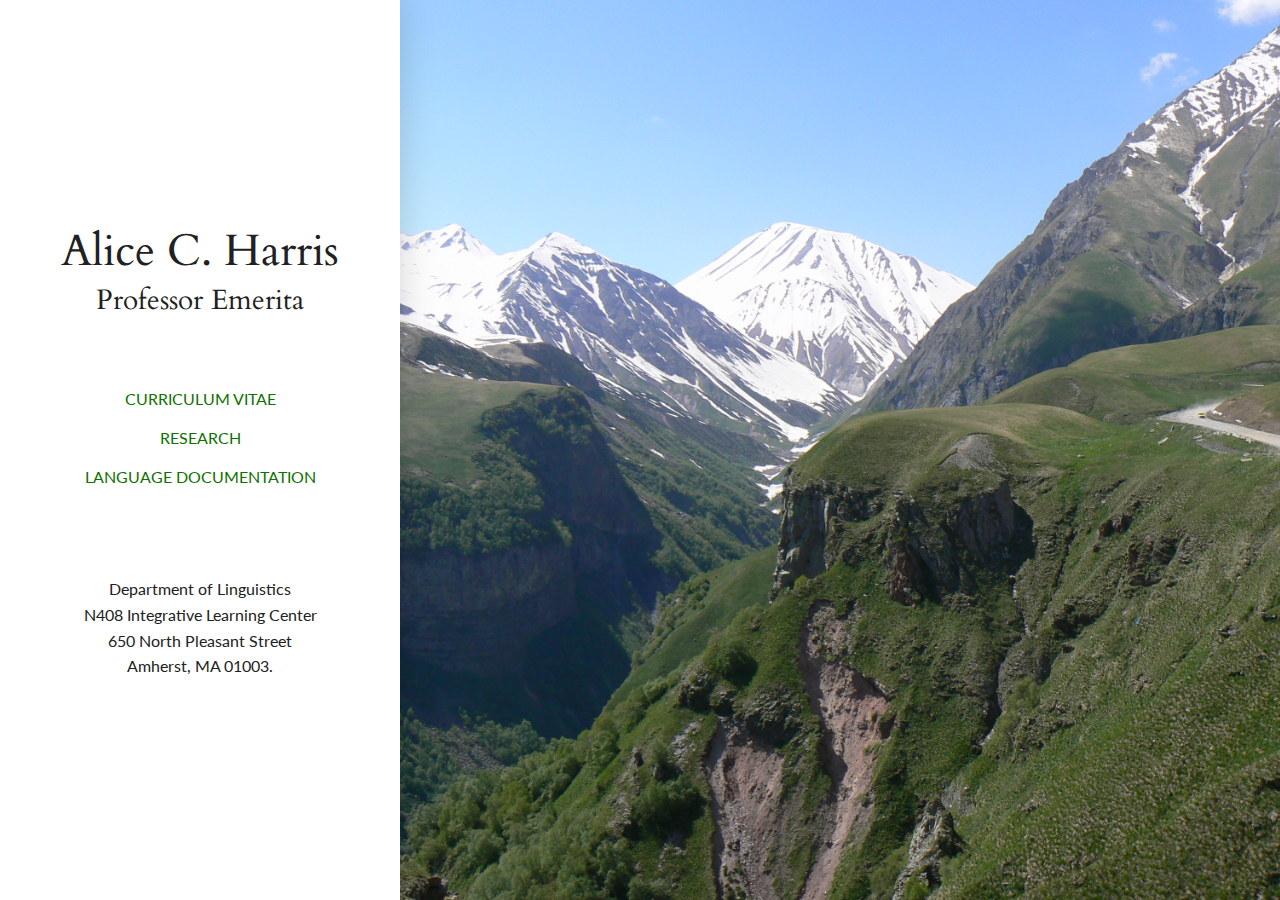
==== index.html @ 26f5aa65 "Updated border of a" ====
<!DOCTYPE html>
<html lang="en">

<head>
    <meta charset="UTF-8">
    <meta name="viewport" content="width=device-width, initial-scale=1.0">
    <meta http-equiv="X-UA-Compatible" content="ie=edge">
    <title>Alice C. Harris</title>
    <link rel="stylesheet" href="./style.css">
    <link rel="stylesheet" href="https://yarnpkg.com/en/package/normalize.css">
    <link rel="preconnect" href="https://fonts.googleapis.com">
    <link rel="preconnect" href="https://fonts.gstatic.com" crossorigin>
    <link href="https://fonts.googleapis.com/css2?family=Cardo&family=Lato:wght@400;700&display=swap" rel="stylesheet">
    <link rel="icon" href="./favicon.ico" type="image/x-icon">
</head>

<body>
    <main>
        <header>
            <span class="header-name serif">Alice C. Harris</span>
            <span class="header-title serif">Professor Emerita</span>
            <nav>
                <span><a href="assets/Alice-CV.pdf" target="_blank">Curriculum Vitae</a></span>
                <span><a href="#">Research</a></span>
                <span><a href="#">Language Documentation</a></span>
            </nav>
            <div class="address">
                <span>Department of Linguistics</span>
                <span>N408 Integrative Learning Center</span>
                <span>650 North Pleasant Street</span>
                <span>Amherst, MA 01003.</span>
            </div>
        </header>
        <section class="image">
            <!-- <h1>Alice C. Harris</h1> -->
            <img src="assets/caucus.jpeg" alt="Caucus" class="caucus">
        </section>
    </main>

    <script src="index.js"></script>
</body>

</html>
---- style.css ----
:root {
    --brand: #107000;
    --text: #212121;
}

body {
    margin: 0;
    font-family: 'Lato', sans-serif;
    color: var(--text);
}

.serif {
    font-family: 'Cardo', serif;
}

main {
    display: flex;
    align-items: stretch;
}

header {
    flex: 0 0 400px;
    display: flex;
    flex-direction: column;
    align-items: center;
    justify-content: center;
    box-shadow: 5px 0px 30px #00000020;
    z-index: 10;
}

header .header-name {
    font-size: 44px;
}

header .header-title {
    font-size: 28px;
    margin-bottom: 70px;
}

header nav {
    margin-bottom: 70px;
}

header nav span {
    display: block;
    text-align: center;
    margin-bottom: 20px;
}

header nav a {
    color: var(--brand);
    text-transform: uppercase;
    text-decoration: none;
    transition: 500ms ease-in-out;
    border-bottom: 1px solid transparent;
    padding-bottom: 5px;
}

header nav a:hover {
    border-color: var(--brand);
}

header .address span {
    display: block;
    text-align: center;
    line-height: 1.6;
}

.image {
    flex-grow: 1;
    height: 100vh;
}

.caucus {
    width: 100%;
    height: 100vh;
    object-fit: cover;
    vertical-align: middle;
}
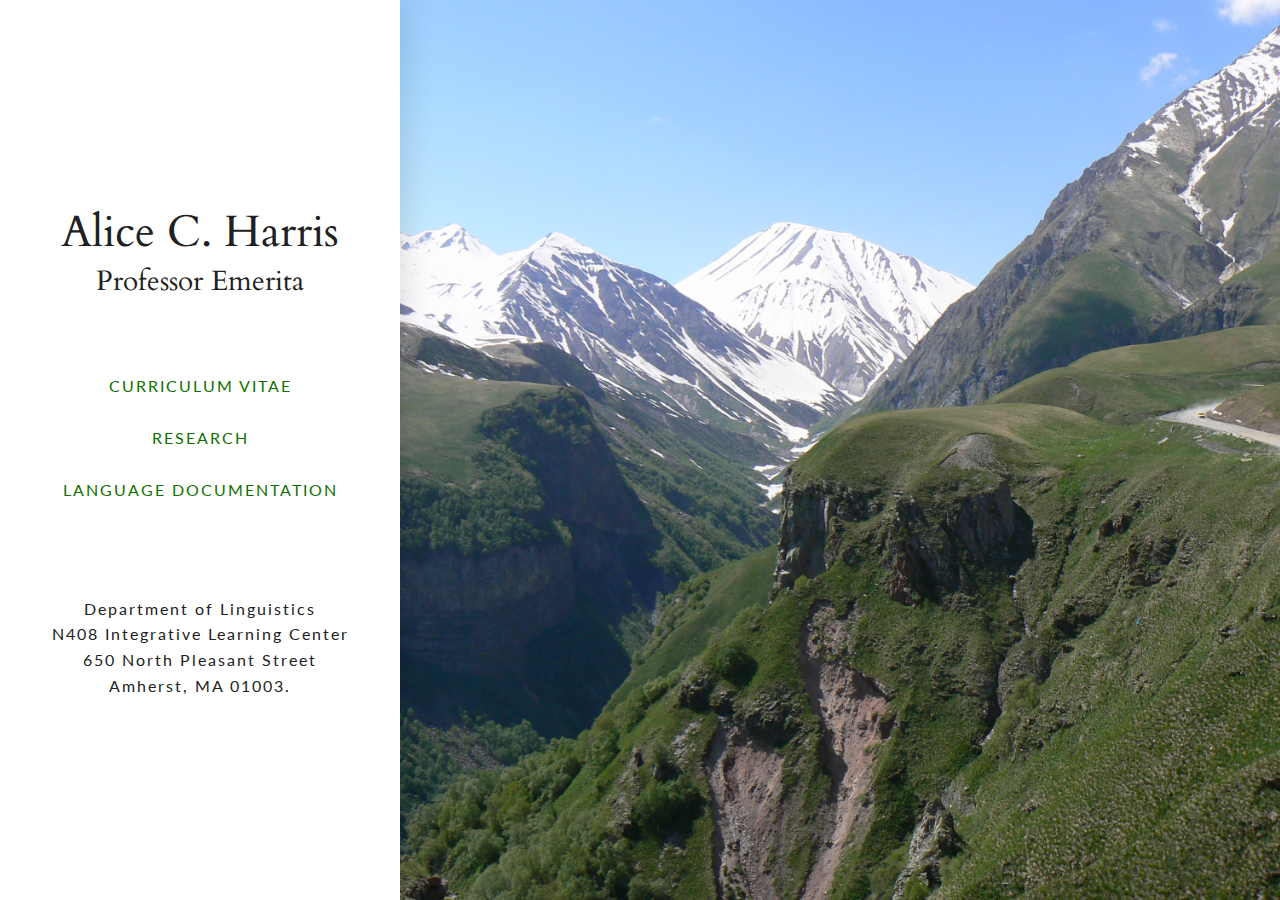
==== commit 1306f76b: "Added research page" ====
--- a/index.html
+++ b/index.html
@@ -17,11 +17,11 @@
 <body>
     <main>
         <header>
-            <span class="header-name serif">Alice C. Harris</span>
+            <span class="header-name serif"><a href="/">Alice C. Harris</a></span>
             <span class="header-title serif">Professor Emerita</span>
             <nav>
                 <span><a href="assets/Alice-CV.pdf" target="_blank">Curriculum Vitae</a></span>
-                <span><a href="#">Research</a></span>
+                <span><a href="/research/">Research</a></span>
                 <span><a href="#">Language Documentation</a></span>
             </nav>
             <div class="address">
@@ -31,9 +31,8 @@
                 <span>Amherst, MA 01003.</span>
             </div>
         </header>
-        <section class="image">
-            <!-- <h1>Alice C. Harris</h1> -->
-            <img src="assets/caucus.jpeg" alt="Caucus" class="caucus">
+        <section>
+            <img src="assets/caucus.jpeg" alt="Caucus">
         </section>
     </main>
 
--- a/style.css
+++ b/style.css
@@ -32,6 +32,11 @@
     font-size: 44px;
 }
 
+header .header-name a {
+    text-decoration: none;
+    color: var(--text);
+}
+
 header .header-title {
     font-size: 28px;
     margin-bottom: 70px;
@@ -39,6 +44,7 @@
 
 header nav {
     margin-bottom: 70px;
+    width: 90%;
 }
 
 header nav span {
@@ -49,9 +55,11 @@
 
 header nav a {
     color: var(--brand);
+    letter-spacing: 2px;
+    line-height: 2;
     text-transform: uppercase;
     text-decoration: none;
-    transition: 500ms ease-in-out;
+    transition: 200ms ease-in-out;
     border-bottom: 1px solid transparent;
     padding-bottom: 5px;
 }
@@ -64,16 +72,30 @@
     display: block;
     text-align: center;
     line-height: 1.6;
+    letter-spacing: 2px;
 }
 
-.image {
+section {
     flex-grow: 1;
     height: 100vh;
+    position: relative;
+    text-align: center;
 }
 
-.caucus {
+section > img {
     width: 100%;
     height: 100vh;
     object-fit: cover;
     vertical-align: middle;
+}
+
+section > span {
+    position: absolute;
+    bottom: 30px;
+    transform: translate(-50%, 0%);
+    left: 50%;
+    text-align: center;
+    color: white;
+    line-height: 1.6;
+    letter-spacing: 2px;
 }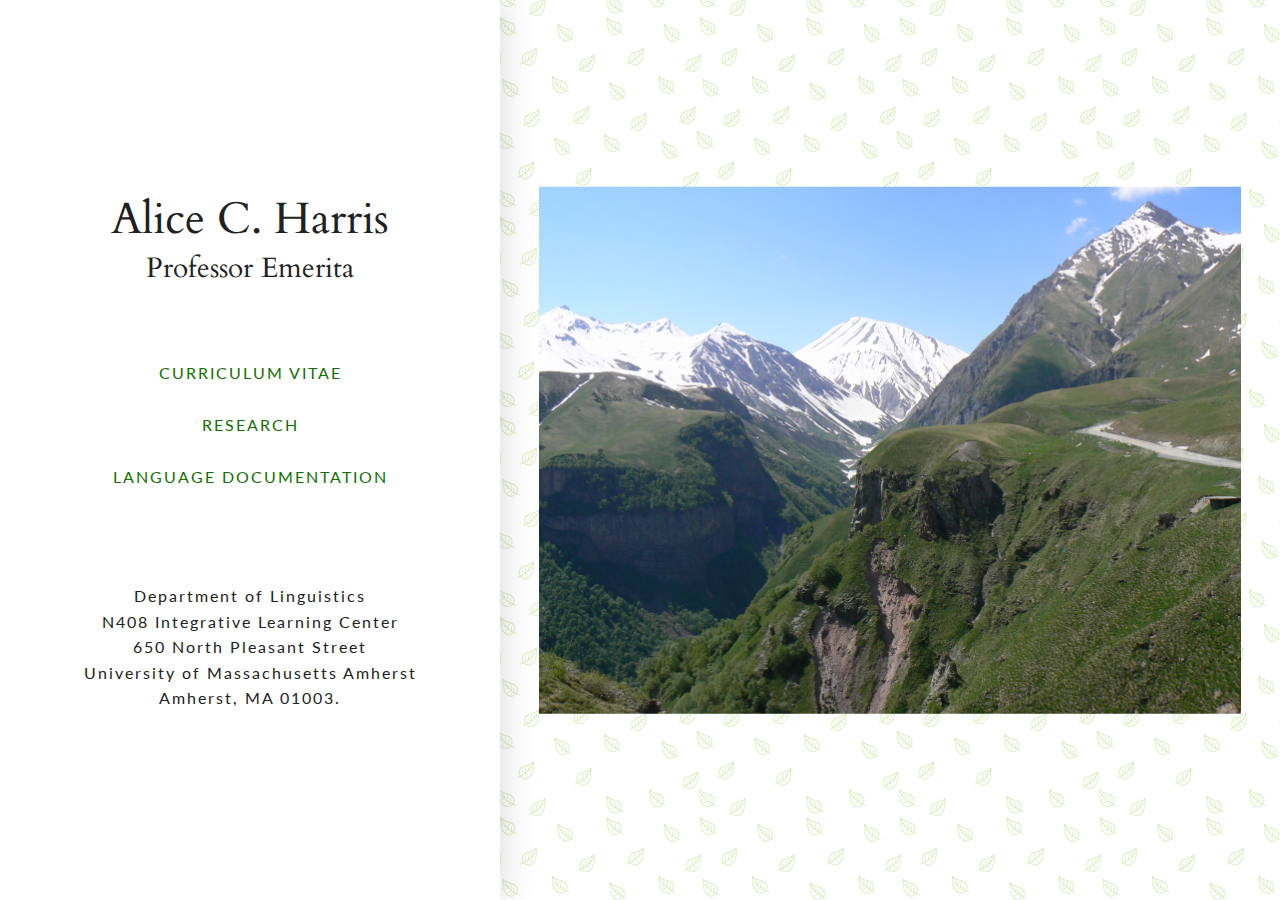
==== commit 1cb31369: "Background for images" ====
--- a/index.html
+++ b/index.html
@@ -21,13 +21,14 @@
             <span class="header-title serif">Professor Emerita</span>
             <nav>
                 <span><a href="assets/Alice-CV.pdf" target="_blank">Curriculum Vitae</a></span>
-                <span><a href="/research/">Research</a></span>
-                <span><a href="#">Language Documentation</a></span>
+                <span><a href="research/">Research</a></span>
+                <span><a href="language-documentation/">Language Documentation</a></span>
             </nav>
             <div class="address">
                 <span>Department of Linguistics</span>
                 <span>N408 Integrative Learning Center</span>
                 <span>650 North Pleasant Street</span>
+                <span>University of Massachusetts Amherst</span>
                 <span>Amherst, MA 01003.</span>
             </div>
         </header>
--- a/style.css
+++ b/style.css
@@ -1,6 +1,8 @@
 :root {
     --brand: #107000;
     --text: #212121;
+    --caption: #ffffff;
+    --caption-bg: rgb(0, 0, 0, 0.5);
 }
 
 body {
@@ -19,7 +21,7 @@
 }
 
 header {
-    flex: 0 0 400px;
+    flex: 0 0 500px;
     display: flex;
     flex-direction: column;
     align-items: center;
@@ -80,13 +82,19 @@
     height: 100vh;
     position: relative;
     text-align: center;
+    background-image: url('./assets/leaves.webp');
+    background-repeat: repeat;
 }
 
 section > img {
-    width: 100%;
-    height: 100vh;
-    object-fit: cover;
+    width: 90%;
+    max-height: 90%;
+    object-fit: contain;
     vertical-align: middle;
+    position: absolute;
+    top: 50%;
+    left: 50%;
+    transform: translate(-50%, -50%);
 }
 
 section > span {
@@ -95,7 +103,9 @@
     transform: translate(-50%, 0%);
     left: 50%;
     text-align: center;
-    color: white;
+    color: var(--caption);
     line-height: 1.6;
     letter-spacing: 2px;
+    padding: 5px;
+    background-color: var(--caption-bg);
 }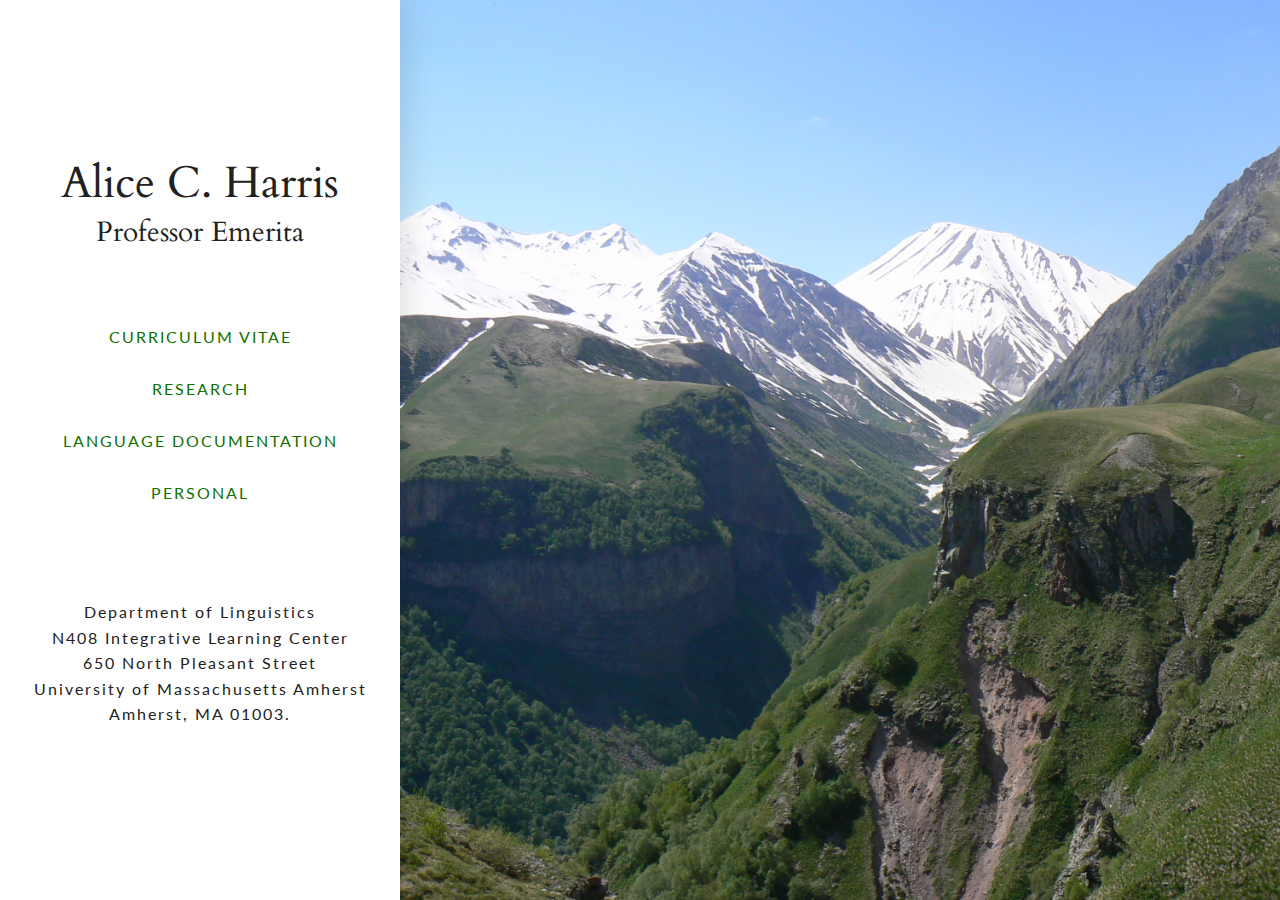
==== commit a84fdc5b: "Refactor" ====
--- a/index.html
+++ b/index.html
@@ -7,7 +7,6 @@
     <meta http-equiv="X-UA-Compatible" content="ie=edge">
     <title>Alice C. Harris</title>
     <link rel="stylesheet" href="./style.css">
-    <link rel="stylesheet" href="https://yarnpkg.com/en/package/normalize.css">
     <link rel="preconnect" href="https://fonts.googleapis.com">
     <link rel="preconnect" href="https://fonts.gstatic.com" crossorigin>
     <link href="https://fonts.googleapis.com/css2?family=Cardo&family=Lato:wght@400;700&display=swap" rel="stylesheet">
@@ -15,29 +14,30 @@
 </head>
 
 <body>
-    <main>
-        <header>
-            <span class="header-name serif"><a href="/">Alice C. Harris</a></span>
-            <span class="header-title serif">Professor Emerita</span>
-            <nav>
-                <span><a href="assets/Alice-CV.pdf" target="_blank">Curriculum Vitae</a></span>
-                <span><a href="research/">Research</a></span>
-                <span><a href="language-documentation/">Language Documentation</a></span>
-            </nav>
-            <div class="address">
-                <span>Department of Linguistics</span>
-                <span>N408 Integrative Learning Center</span>
-                <span>650 North Pleasant Street</span>
-                <span>University of Massachusetts Amherst</span>
-                <span>Amherst, MA 01003.</span>
-            </div>
-        </header>
-        <section>
-            <img src="assets/caucus.jpeg" alt="Caucus">
-        </section>
-    </main>
+<main>
+    <header>
+        <span class="header-name serif"><a href="/">Alice C. Harris</a></span>
+        <span class="header-title serif">Professor Emerita</span>
+        <nav>
+            <span><a href="Alice-CV.pdf" target="_blank">Curriculum Vitae</a></span>
+            <span><a href="research/">Research</a></span>
+            <span><a href="language-documentation/">Language Documentation</a></span>
+            <span><a href="personal/">Personal</a></span>
+        </nav>
+        <div class="address">
+            <span>Department of Linguistics</span>
+            <span>N408 Integrative Learning Center</span>
+            <span>650 North Pleasant Street</span>
+            <span>University of Massachusetts Amherst</span>
+            <span>Amherst, MA 01003.</span>
+        </div>
+    </header>
+    <section>
+        <img src="caucus.jpeg" alt="Caucus">
+    </section>
+</main>
 
-    <script src="index.js"></script>
+<script src="index.js"></script>
 </body>
 
 </html>--- a/style.css
+++ b/style.css
@@ -21,13 +21,16 @@
 }
 
 header {
-    flex: 0 0 500px;
+    flex-grow: 1;
     display: flex;
     flex-direction: column;
     align-items: center;
     justify-content: center;
     box-shadow: 5px 0px 30px #00000020;
     z-index: 10;
+    min-width: 400px;
+    padding-top: 50px;
+    padding-bottom: 70px;
 }
 
 header .header-name {
@@ -41,11 +44,10 @@
 
 header .header-title {
     font-size: 28px;
-    margin-bottom: 70px;
 }
 
 header nav {
-    margin-bottom: 70px;
+    margin-top: 70px;
     width: 90%;
 }
 
@@ -70,6 +72,10 @@
     border-color: var(--brand);
 }
 
+header .address {
+    margin-top: 70px;
+}
+
 header .address span {
     display: block;
     text-align: center;
@@ -78,23 +84,15 @@
 }
 
 section {
-    flex-grow: 1;
-    height: 100vh;
     position: relative;
     text-align: center;
-    background-image: url('./assets/leaves.webp');
     background-repeat: repeat;
 }
 
 section > img {
-    width: 90%;
-    max-height: 90%;
+    height: 100vh;
     object-fit: contain;
     vertical-align: middle;
-    position: absolute;
-    top: 50%;
-    left: 50%;
-    transform: translate(-50%, -50%);
 }
 
 section > span {
@@ -108,4 +106,20 @@
     letter-spacing: 2px;
     padding: 5px;
     background-color: var(--caption-bg);
+}
+
+/* Mobile */
+@media screen and (max-width: 768px) {
+    main {
+        flex-direction: column;
+    }
+
+    header {
+        min-width: 0;
+    }
+
+    section > img {
+        width: 100%;
+        height: 100%;
+    }
 }